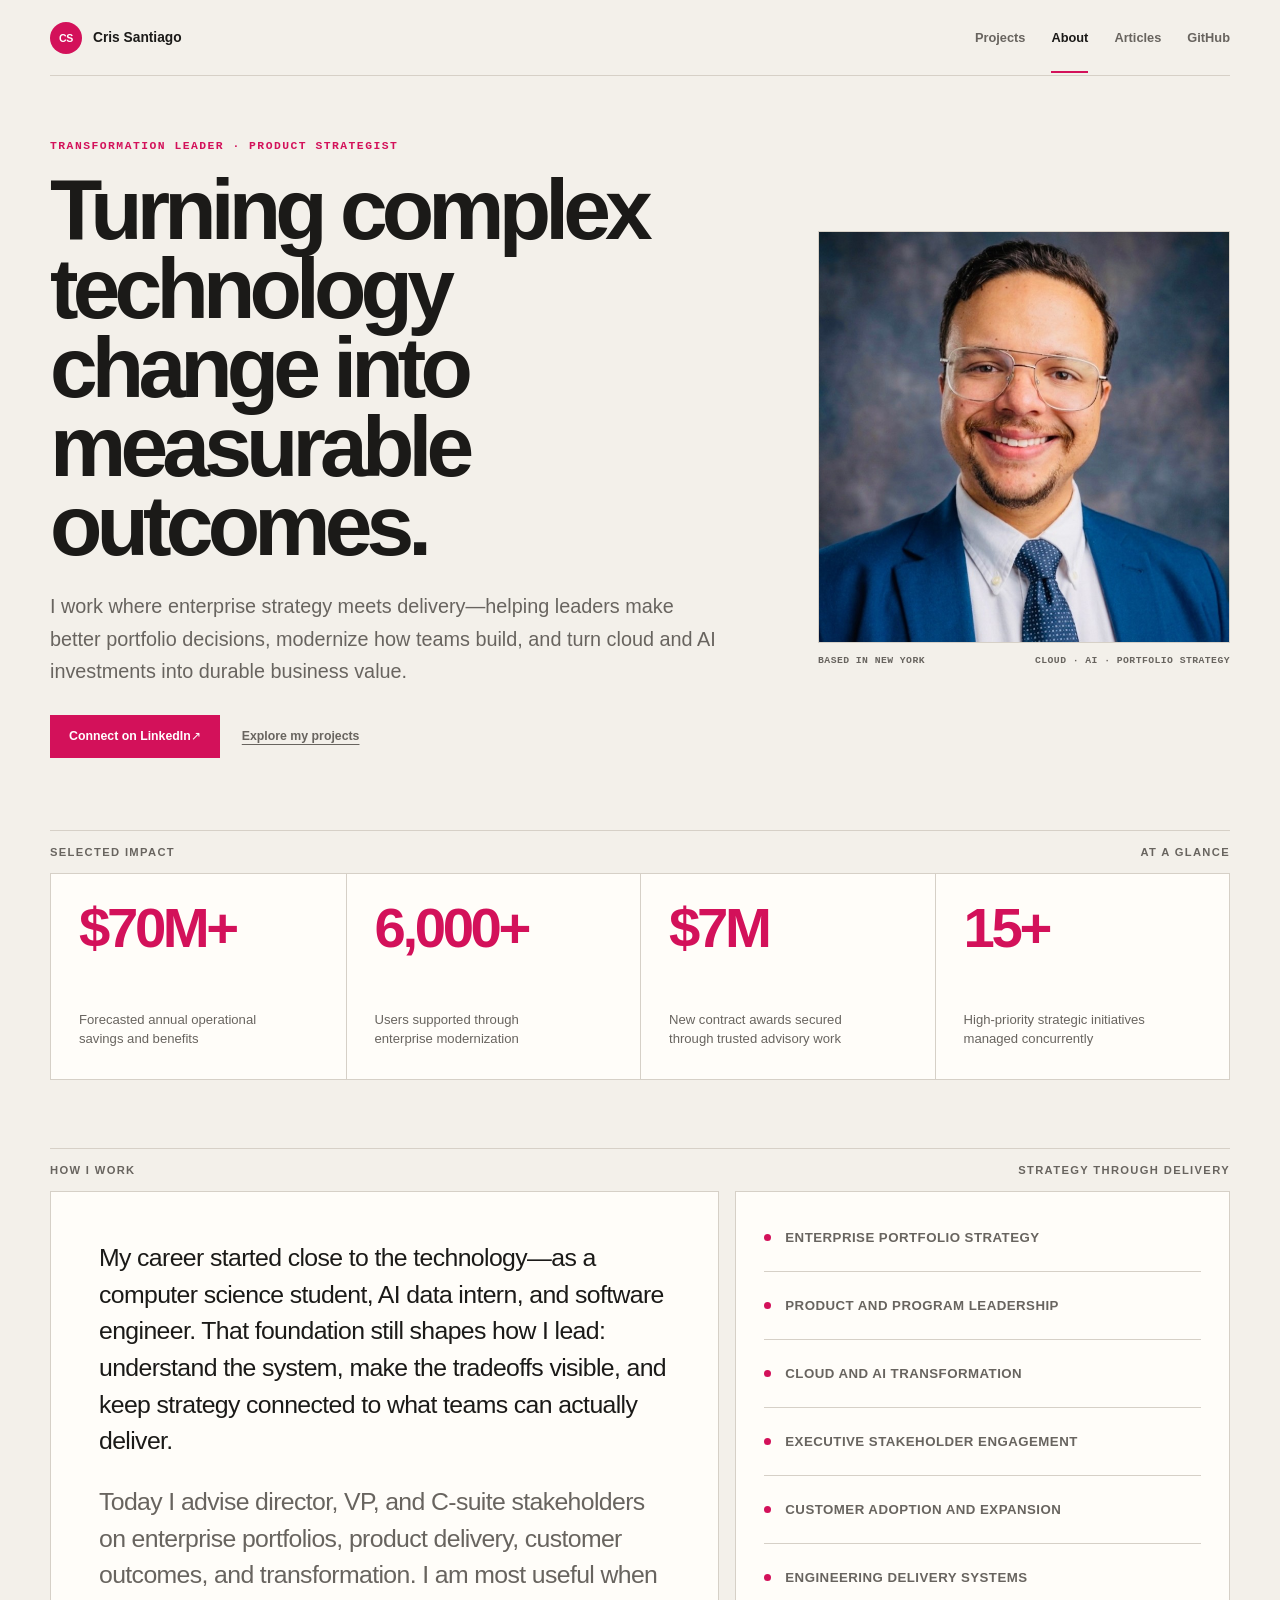
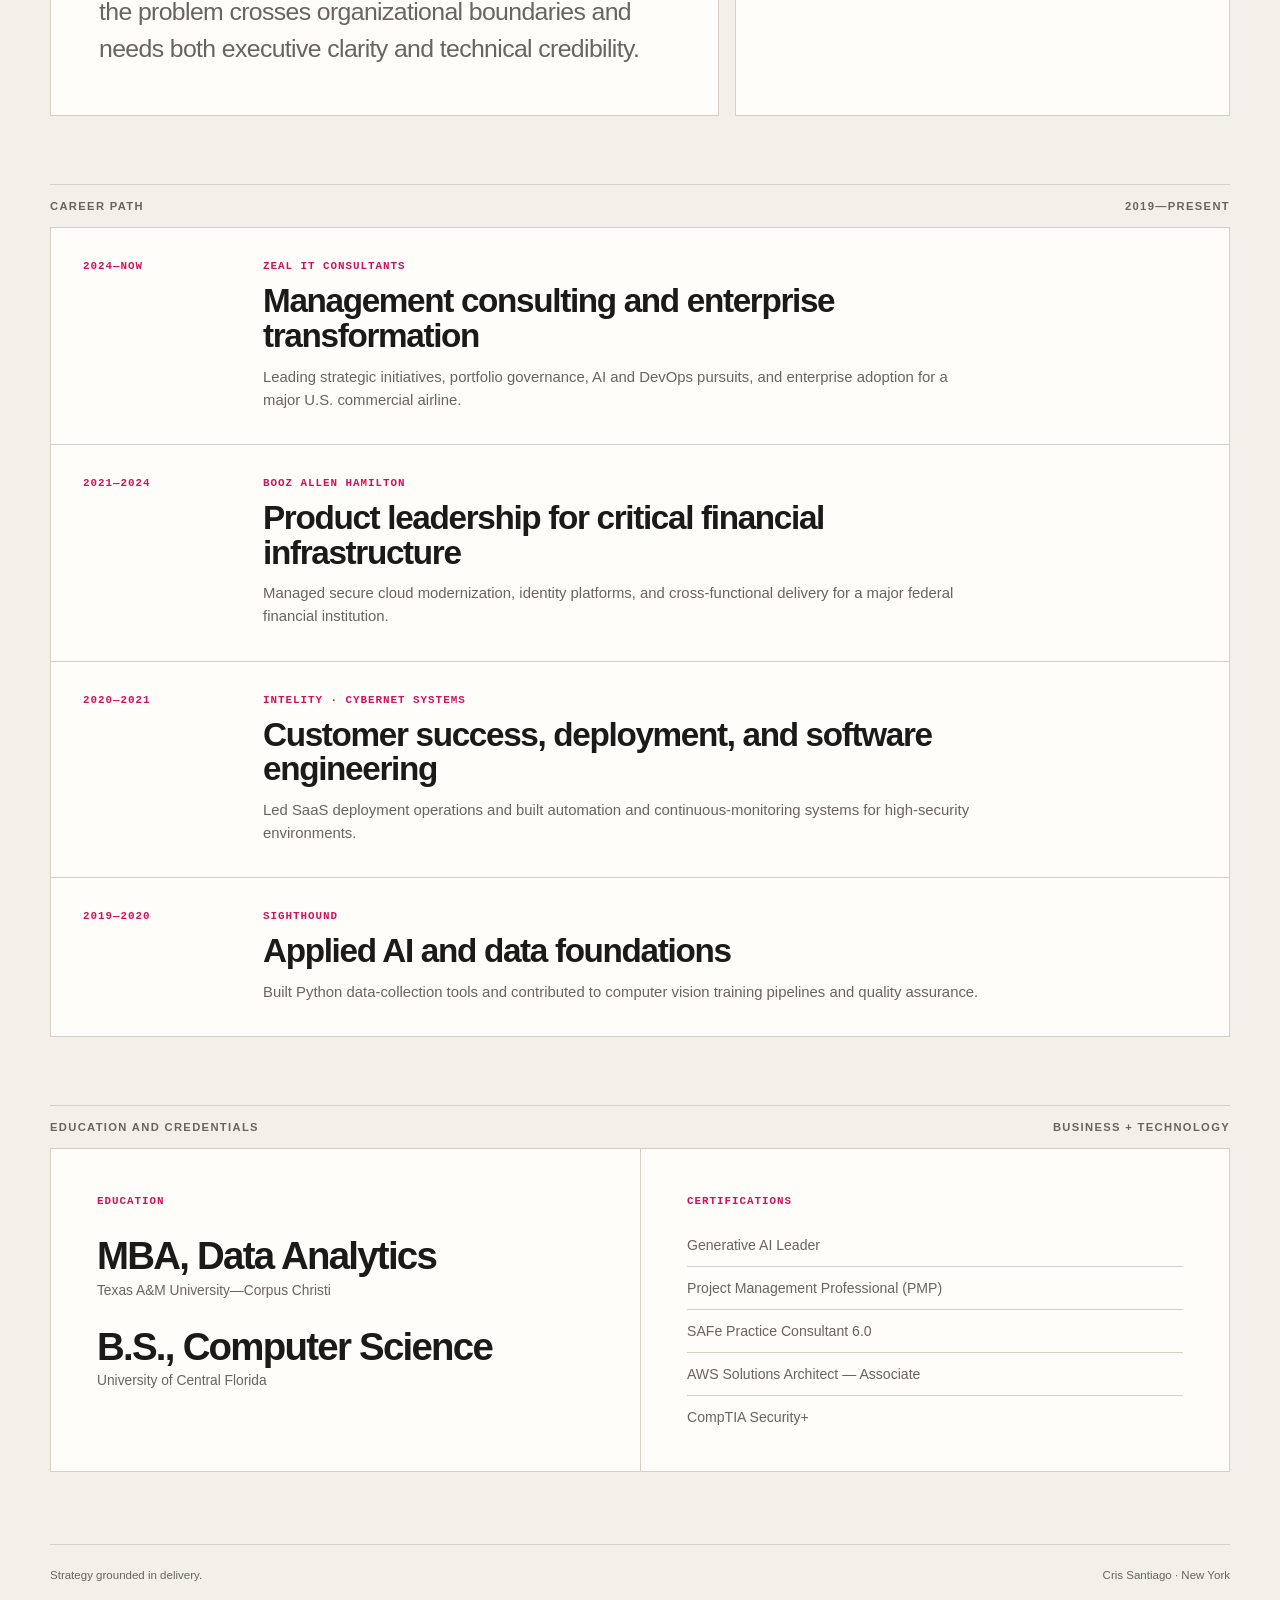
==== about.html @ 17b512bd "Add professional About page" ====
<!doctype html>
<html lang="en">
  <head>
    <meta charset="UTF-8" />
    <meta name="viewport" content="width=device-width, initial-scale=1.0" />
    <meta
      name="description"
      content="About Cris Santiago — transformation leader, product strategist, and builder working across enterprise portfolios, cloud, and AI."
    />
    <meta name="theme-color" content="#f3f0ea" />
    <meta property="og:type" content="profile" />
    <meta property="og:title" content="Cris Santiago — About" />
    <meta
      property="og:description"
      content="Transformation leadership, enterprise portfolio strategy, and practical technology delivery."
    />
    <meta property="og:url" content="https://santiagomode.github.io/about.html" />
    <meta
      property="og:image"
      content="https://santiagomode.github.io/assets/cris-santiago-headshot.jpg"
    />
    <link rel="canonical" href="https://santiagomode.github.io/about.html" />
    <title>Cris Santiago — About</title>
    <link rel="stylesheet" href="styles.css" />
  </head>
  <body>
    <a class="skip-link" href="#main-content">Skip to content</a>
    <header class="site-header">
      <a class="wordmark" href="/" aria-label="Cris Santiago, home">
        <span class="wordmark-mark" aria-hidden="true">CS</span>
        <span>Cris Santiago</span>
      </a>
      <nav aria-label="Primary navigation">
        <a class="nav-link" href="/">Projects</a>
        <a class="nav-link active" href="about.html" aria-current="page">
          About
        </a>
        <a class="nav-link" href="articles.html">Articles</a>
        <a
          class="nav-link"
          href="https://github.com/SantiaGoMode"
          target="_blank"
          rel="noreferrer"
        >
          GitHub
        </a>
      </nav>
    </header>

    <main class="about-main" id="main-content">
      <section class="about-hero" aria-labelledby="page-title">
        <div class="about-hero-copy">
          <p class="eyebrow">Transformation leader · product strategist</p>
          <h1 id="page-title">
            Turning complex technology change into measurable outcomes.
          </h1>
          <p class="about-lede">
            I work where enterprise strategy meets delivery—helping leaders
            make better portfolio decisions, modernize how teams build, and
            turn cloud and AI investments into durable business value.
          </p>
          <div class="about-actions">
            <a
              class="primary-action"
              href="https://www.linkedin.com/in/cristinosantiago"
              target="_blank"
              rel="noreferrer"
            >
              Connect on LinkedIn
              <span aria-hidden="true">↗</span>
            </a>
            <a class="text-action" href="/">Explore my projects</a>
          </div>
        </div>

        <figure class="about-portrait">
          <img
            src="assets/cris-santiago-headshot.jpg"
            alt="Professional headshot of Cris Santiago"
          />
          <figcaption>
            <span>Based in New York</span>
            <span>Cloud · AI · Portfolio strategy</span>
          </figcaption>
        </figure>
      </section>

      <section class="about-proof" aria-labelledby="impact-title">
        <div class="section-heading">
          <h2 id="impact-title">Selected impact</h2>
          <span>At a glance</span>
        </div>
        <div class="impact-grid">
          <article class="impact-item">
            <strong>$70M+</strong>
            <span>Forecasted annual operational savings and benefits</span>
          </article>
          <article class="impact-item">
            <strong>6,000+</strong>
            <span>Users supported through enterprise modernization</span>
          </article>
          <article class="impact-item">
            <strong>$7M</strong>
            <span>New contract awards secured through trusted advisory work</span>
          </article>
          <article class="impact-item">
            <strong>15+</strong>
            <span>High-priority strategic initiatives managed concurrently</span>
          </article>
        </div>
      </section>

      <section class="about-story" aria-labelledby="story-title">
        <div class="section-heading">
          <h2 id="story-title">How I work</h2>
          <span>Strategy through delivery</span>
        </div>
        <div class="about-story-grid">
          <div class="about-statement">
            <p>
              My career started close to the technology—as a computer science
              student, AI data intern, and software engineer. That foundation
              still shapes how I lead: understand the system, make the tradeoffs
              visible, and keep strategy connected to what teams can actually
              deliver.
            </p>
            <p>
              Today I advise director, VP, and C-suite stakeholders on
              enterprise portfolios, product delivery, customer outcomes, and
              transformation. I am most useful when the problem crosses
              organizational boundaries and needs both executive clarity and
              technical credibility.
            </p>
          </div>
          <div class="capability-list" aria-label="Core capabilities">
            <span>Enterprise portfolio strategy</span>
            <span>Product and program leadership</span>
            <span>Cloud and AI transformation</span>
            <span>Executive stakeholder engagement</span>
            <span>Customer adoption and expansion</span>
            <span>Engineering delivery systems</span>
          </div>
        </div>
      </section>

      <section class="career-section" aria-labelledby="career-title">
        <div class="section-heading">
          <h2 id="career-title">Career path</h2>
          <span>2019—Present</span>
        </div>
        <div class="career-list">
          <article class="career-item">
            <div class="career-date">2024—Now</div>
            <div>
              <p class="career-company">Zeal IT Consultants</p>
              <h3>Management consulting and enterprise transformation</h3>
              <p>
                Leading strategic initiatives, portfolio governance, AI and
                DevOps pursuits, and enterprise adoption for a major U.S.
                commercial airline.
              </p>
            </div>
          </article>
          <article class="career-item">
            <div class="career-date">2021—2024</div>
            <div>
              <p class="career-company">Booz Allen Hamilton</p>
              <h3>Product leadership for critical financial infrastructure</h3>
              <p>
                Managed secure cloud modernization, identity platforms, and
                cross-functional delivery for a major federal financial
                institution.
              </p>
            </div>
          </article>
          <article class="career-item">
            <div class="career-date">2020—2021</div>
            <div>
              <p class="career-company">INTELITY · Cybernet Systems</p>
              <h3>Customer success, deployment, and software engineering</h3>
              <p>
                Led SaaS deployment operations and built automation and
                continuous-monitoring systems for high-security environments.
              </p>
            </div>
          </article>
          <article class="career-item">
            <div class="career-date">2019—2020</div>
            <div>
              <p class="career-company">Sighthound</p>
              <h3>Applied AI and data foundations</h3>
              <p>
                Built Python data-collection tools and contributed to computer
                vision training pipelines and quality assurance.
              </p>
            </div>
          </article>
        </div>
      </section>

      <section class="credentials-section" aria-labelledby="credentials-title">
        <div class="section-heading">
          <h2 id="credentials-title">Education and credentials</h2>
          <span>Business + technology</span>
        </div>
        <div class="credentials-grid">
          <article>
            <p class="credential-kicker">Education</p>
            <h3>MBA, Data Analytics</h3>
            <p>Texas A&amp;M University—Corpus Christi</p>
            <h3>B.S., Computer Science</h3>
            <p>University of Central Florida</p>
          </article>
          <article>
            <p class="credential-kicker">Certifications</p>
            <ul>
              <li>Generative AI Leader</li>
              <li>Project Management Professional (PMP)</li>
              <li>SAFe Practice Consultant 6.0</li>
              <li>AWS Solutions Architect — Associate</li>
              <li>CompTIA Security+</li>
            </ul>
          </article>
        </div>
      </section>
    </main>

    <footer>
      <p>Strategy grounded in delivery.</p>
      <p>Cris Santiago <span aria-hidden="true">·</span> New York</p>
    </footer>
  </body>
</html>
---- styles.css ----
:root {
  color-scheme: light;
  --ink: #1b1a18;
  --muted: #68645f;
  --background: #f3f0ea;
  --surface: #fffdf9;
  --surface-muted: #e7e2da;
  --line: #d6d0c7;
  --accent: #d3115a;
  --accent-dark: #8f073b;
  --window: #1d1c1a;
  font-family:
    Inter, ui-sans-serif, -apple-system, BlinkMacSystemFont, "Segoe UI",
    sans-serif;
  font-synthesis: none;
  text-rendering: optimizeLegibility;
}

* {
  box-sizing: border-box;
}

html {
  scroll-behavior: smooth;
}

body {
  min-width: 320px;
  margin: 0;
  color: var(--ink);
  background: var(--background);
}

a {
  color: inherit;
}

a:focus-visible {
  outline: 2px solid var(--accent);
  outline-offset: 4px;
}

.skip-link {
  position: fixed;
  top: 12px;
  left: 12px;
  z-index: 20;
  padding: 10px 14px;
  color: #fff;
  background: var(--accent);
  font-size: 0.78rem;
  font-weight: 800;
  text-decoration: none;
  transform: translateY(-160%);
}

.skip-link:focus {
  transform: translateY(0);
}

.site-header,
main,
footer {
  width: min(1180px, calc(100% - 48px));
  margin-inline: auto;
}

.site-header {
  display: flex;
  align-items: center;
  justify-content: space-between;
  min-height: 76px;
  border-bottom: 1px solid var(--line);
}

.wordmark {
  display: inline-flex;
  gap: 11px;
  align-items: center;
  font-size: 0.86rem;
  font-weight: 700;
  text-decoration: none;
}

.wordmark-mark {
  display: grid;
  width: 32px;
  height: 32px;
  color: #fff;
  background: var(--accent);
  place-items: center;
  font-size: 0.66rem;
  font-weight: 850;
  letter-spacing: -0.04em;
  border-radius: 50%;
}

nav {
  display: flex;
  gap: 26px;
}

.nav-link {
  position: relative;
  color: var(--muted);
  font-size: 0.8rem;
  font-weight: 650;
  text-decoration: none;
}

.nav-link:hover,
.nav-link:focus-visible,
.nav-link.active {
  color: var(--ink);
}

.nav-link.active::after {
  position: absolute;
  right: 0;
  bottom: -28px;
  left: 0;
  height: 2px;
  content: "";
  background: var(--accent);
}

h1,
h2,
h3,
p {
  margin-top: 0;
}

.intro {
  display: grid;
  grid-template-columns: minmax(0, 1fr) minmax(280px, 380px);
  gap: clamp(40px, 7vw, 96px);
  align-items: center;
  padding: 64px 0 70px;
}

.intro-content {
  min-width: 0;
}

.eyebrow {
  margin: 0 0 18px;
  color: var(--accent);
  font-family: ui-monospace, SFMono-Regular, Menlo, monospace;
  font-size: 0.71rem;
  font-weight: 750;
  letter-spacing: 0.13em;
  text-transform: uppercase;
}

h1 {
  max-width: 770px;
  margin-bottom: 24px;
  font-size: clamp(3.2rem, 7.2vw, 6.35rem);
  font-weight: 650;
  line-height: 0.92;
  letter-spacing: -0.068em;
}

.intro-copy {
  max-width: 610px;
  margin: 0;
  color: var(--muted);
  font-size: clamp(1rem, 1.6vw, 1.17rem);
  line-height: 1.58;
}

.profile-portrait {
  position: relative;
  overflow: hidden;
  aspect-ratio: 4 / 5;
  background: var(--surface-muted);
  border: 1px solid var(--line);
  border-radius: 2px;
}

.profile-portrait::after {
  position: absolute;
  right: 14px;
  bottom: 14px;
  width: 42px;
  height: 42px;
  content: "";
  border-right: 2px solid #fff;
  border-bottom: 2px solid #fff;
}

.profile-portrait img {
  display: block;
  width: 100%;
  height: 100%;
  object-fit: cover;
  object-position: 50% 35%;
}

.projects,
.early-projects {
  padding-bottom: 72px;
}

.section-heading {
  display: flex;
  align-items: baseline;
  justify-content: space-between;
  padding: 15px 0;
  border-top: 1px solid var(--line);
}

.section-heading h2,
.section-heading span {
  margin: 0;
  color: var(--muted);
  font-size: 0.7rem;
  font-weight: 750;
  letter-spacing: 0.12em;
  text-transform: uppercase;
}

.project-card {
  display: grid;
  grid-template-columns: minmax(0, 0.9fr) minmax(410px, 1.1fr);
  min-height: 500px;
  overflow: hidden;
  background: var(--surface);
  border: 1px solid var(--line);
}

.project-card + .project-card {
  margin-top: 16px;
}

.project-copy {
  display: flex;
  flex-direction: column;
  justify-content: space-between;
  padding: clamp(28px, 3.5vw, 42px);
}

.project-meta {
  display: flex;
  gap: 20px;
  color: var(--muted);
  font-size: 0.69rem;
  font-weight: 700;
  letter-spacing: 0.065em;
  text-transform: uppercase;
}

.status {
  color: var(--ink);
}

.status i {
  display: inline-block;
  width: 7px;
  height: 7px;
  margin-right: 8px;
  background: var(--accent);
  border-radius: 50%;
}

.project-copy h3 {
  max-width: 590px;
  margin: 42px 0 20px;
  font-size: clamp(3rem, 5vw, 4.65rem);
  font-weight: 650;
  line-height: 0.94;
  letter-spacing: -0.06em;
}

.project-card--classifier h3,
.project-card--freshbooks h3 {
  font-size: clamp(2.7rem, 4.5vw, 4.05rem);
}

.project-summary {
  max-width: 510px;
  margin-bottom: 0;
  color: var(--muted);
  font-size: 0.98rem;
  line-height: 1.58;
}

.project-tags {
  display: flex;
  flex-wrap: wrap;
  gap: 7px;
  margin: 24px 0 0;
  padding: 0;
  list-style: none;
}

.project-tags li {
  padding: 7px 10px;
  color: #4e4b46;
  background: #f1ede6;
  border: 1px solid var(--line);
  font-size: 0.68rem;
  font-weight: 700;
  letter-spacing: 0.055em;
  text-transform: uppercase;
}

.project-actions,
.paper-actions {
  display: flex;
  flex-wrap: wrap;
  gap: 10px 22px;
  align-items: center;
  margin-top: 26px;
}

.primary-action,
.paper-primary {
  display: inline-flex;
  align-items: center;
  justify-content: center;
  min-height: 43px;
  padding: 0 18px;
  color: #fff;
  background: var(--accent);
  border: 1px solid var(--accent);
  font-size: 0.77rem;
  font-weight: 800;
  text-decoration: none;
}

.primary-action:hover,
.paper-primary:hover {
  background: var(--accent-dark);
  border-color: var(--accent-dark);
}

.text-action {
  color: var(--muted);
  font-size: 0.77rem;
  font-weight: 750;
  text-underline-offset: 4px;
}

.text-action:hover {
  color: var(--ink);
}

.project-visual {
  display: flex;
  min-width: 0;
  flex-direction: column;
  justify-content: center;
  padding: clamp(20px, 3vw, 32px);
  background: var(--surface-muted);
  border-left: 1px solid var(--line);
}

.window {
  overflow: hidden;
  width: 100%;
  background: var(--window);
  border: 1px solid #353331;
  border-radius: 10px;
  box-shadow: 0 22px 50px rgba(28, 25, 21, 0.18);
}

.window-bar {
  display: flex;
  gap: 12px;
  align-items: center;
  height: 39px;
  padding: 0 13px;
  color: #b7b1a8;
  border-bottom: 1px solid #353331;
  font-size: 0.65rem;
  font-weight: 650;
}

.window-dots {
  position: relative;
  width: 7px;
  height: 7px;
  margin-right: 23px;
  background: #ff655c;
  border-radius: 50%;
}

.window-dots::before,
.window-dots::after {
  position: absolute;
  top: 0;
  width: 7px;
  height: 7px;
  content: "";
  border-radius: 50%;
}

.window-dots::before {
  left: 11px;
  background: #f4bd4f;
}

.window-dots::after {
  left: 22px;
  background: #61c454;
}

.project-screenshot {
  display: block;
  width: 100%;
  aspect-ratio: 16 / 9;
  object-fit: cover;
  object-position: top center;
  background: #fff;
}

.visual-label {
  display: flex;
  justify-content: space-between;
  margin-top: 13px;
  color: #625e58;
  font-family: ui-monospace, SFMono-Regular, Menlo, monospace;
  font-size: 0.63rem;
  font-weight: 650;
  letter-spacing: 0.045em;
  text-transform: uppercase;
}

footer {
  display: flex;
  justify-content: space-between;
  padding: 24px 0 34px;
  color: var(--muted);
  border-top: 1px solid var(--line);
  font-size: 0.72rem;
}

/* Articles */

.articles-main {
  padding-bottom: 72px;
}

.articles-intro {
  max-width: 900px;
  padding: 64px 0 56px;
}

.articles-intro h1 {
  max-width: 860px;
}

.writing-section {
  padding-bottom: 70px;
}

.article-grid {
  display: grid;
  grid-template-columns: repeat(2, minmax(0, 1fr));
  gap: 14px;
}

.article-embed-shell {
  min-width: 0;
}

.article-card {
  display: flex;
  height: 100%;
  min-height: 280px;
  flex-direction: column;
  padding: 28px;
  background: var(--surface);
  border: 1px solid var(--line);
  text-decoration: none;
  transition:
    border-color 160ms ease,
    transform 160ms ease,
    box-shadow 160ms ease;
}

.article-card:hover {
  border-color: #b5aca0;
  box-shadow: 0 12px 28px rgba(28, 25, 21, 0.07);
  transform: translateY(-2px);
}

.article-meta {
  display: flex;
  justify-content: space-between;
  margin-bottom: 40px;
  color: var(--muted);
  font-size: 0.67rem;
  font-weight: 750;
  letter-spacing: 0.1em;
  text-transform: uppercase;
}

.article-number {
  color: var(--accent);
}

.article-card h2 {
  max-width: 560px;
  margin-bottom: 14px;
  font-size: clamp(1.65rem, 3vw, 2.35rem);
  font-weight: 650;
  line-height: 1.04;
  letter-spacing: -0.045em;
}

.article-card p {
  max-width: 580px;
  margin-bottom: 24px;
  color: var(--muted);
  font-size: 0.92rem;
  line-height: 1.55;
}

.article-link {
  margin-top: auto;
  color: var(--accent);
  font-size: 0.75rem;
  font-weight: 800;
  text-decoration: underline;
  text-underline-offset: 4px;
}

.paper-section {
  padding-bottom: 0;
}

.paper-card {
  overflow: hidden;
  background: var(--surface);
  border: 1px solid var(--line);
}

.paper-copy {
  max-width: 850px;
  padding: clamp(28px, 3.5vw, 42px);
}

.paper-kicker {
  margin-bottom: 18px;
  color: var(--accent);
  font-family: ui-monospace, SFMono-Regular, Menlo, monospace;
  font-size: 0.69rem;
  font-weight: 750;
  letter-spacing: 0.12em;
  text-transform: uppercase;
}

.paper-copy h2 {
  margin-bottom: 17px;
  font-size: clamp(2rem, 4vw, 3.5rem);
  font-weight: 650;
  line-height: 0.98;
  letter-spacing: -0.055em;
}

.paper-authors {
  margin-bottom: 20px;
  color: var(--ink);
  font-size: 0.75rem;
  font-weight: 750;
}

.paper-summary {
  margin-bottom: 0;
  color: var(--muted);
  font-size: 0.93rem;
  line-height: 1.58;
}

/* About */

.about-main {
  padding-bottom: 72px;
}

.about-hero {
  display: grid;
  grid-template-columns: minmax(0, 1.12fr) minmax(320px, 0.68fr);
  gap: clamp(42px, 7vw, 96px);
  align-items: center;
  padding: 64px 0 72px;
}

.about-hero h1 {
  max-width: 790px;
  margin-bottom: 26px;
  font-size: clamp(3.4rem, 6.7vw, 6rem);
}

.about-lede {
  max-width: 670px;
  margin-bottom: 0;
  color: var(--muted);
  font-size: clamp(1.05rem, 1.7vw, 1.24rem);
  line-height: 1.62;
}

.about-actions {
  display: flex;
  flex-wrap: wrap;
  gap: 12px 22px;
  align-items: center;
  margin-top: 28px;
}

.about-portrait {
  margin: 0;
}

.about-portrait img {
  display: block;
  width: 100%;
  aspect-ratio: 1 / 1;
  object-fit: cover;
  background: var(--surface-muted);
  border: 1px solid var(--line);
}

.about-portrait figcaption {
  display: flex;
  justify-content: space-between;
  gap: 16px;
  padding-top: 12px;
  color: var(--muted);
  font-family: ui-monospace, SFMono-Regular, Menlo, monospace;
  font-size: 0.61rem;
  font-weight: 700;
  letter-spacing: 0.045em;
  text-transform: uppercase;
}

.about-proof,
.about-story,
.career-section {
  padding-bottom: 68px;
}

.impact-grid {
  display: grid;
  grid-template-columns: repeat(4, 1fr);
  background: var(--surface);
  border: 1px solid var(--line);
}

.impact-item {
  min-height: 205px;
  padding: 28px;
}

.impact-item + .impact-item {
  border-left: 1px solid var(--line);
}

.impact-item strong {
  display: block;
  margin-bottom: 56px;
  color: var(--accent);
  font-size: clamp(2.4rem, 4.4vw, 4rem);
  font-weight: 650;
  line-height: 0.92;
  letter-spacing: -0.06em;
}

.impact-item span {
  display: block;
  max-width: 190px;
  color: var(--muted);
  font-size: 0.82rem;
  line-height: 1.45;
}

.about-story-grid {
  display: grid;
  grid-template-columns: minmax(0, 1.15fr) minmax(340px, 0.85fr);
  gap: 16px;
}

.about-statement,
.capability-list {
  background: var(--surface);
  border: 1px solid var(--line);
}

.about-statement {
  padding: clamp(28px, 4vw, 48px);
}

.about-statement p {
  margin-bottom: 24px;
  font-size: clamp(1.18rem, 2.1vw, 1.55rem);
  line-height: 1.48;
  letter-spacing: -0.025em;
}

.about-statement p:last-child {
  margin-bottom: 0;
  color: var(--muted);
}

.capability-list {
  display: flex;
  flex-direction: column;
  padding: 12px 28px;
}

.capability-list span {
  display: flex;
  min-height: 68px;
  align-items: center;
  color: var(--muted);
  border-bottom: 1px solid var(--line);
  font-size: 0.83rem;
  font-weight: 750;
  letter-spacing: 0.035em;
  text-transform: uppercase;
}

.capability-list span::before {
  width: 7px;
  height: 7px;
  margin-right: 14px;
  content: "";
  background: var(--accent);
  border-radius: 50%;
}

.capability-list span:last-child {
  border-bottom: 0;
}

.career-list {
  background: var(--surface);
  border: 1px solid var(--line);
}

.career-item {
  display: grid;
  grid-template-columns: 150px minmax(0, 1fr);
  gap: 30px;
  padding: 32px;
}

.career-item + .career-item {
  border-top: 1px solid var(--line);
}

.career-date,
.career-company,
.credential-kicker {
  color: var(--accent);
  font-family: ui-monospace, SFMono-Regular, Menlo, monospace;
  font-size: 0.68rem;
  font-weight: 750;
  letter-spacing: 0.09em;
  text-transform: uppercase;
}

.career-company {
  margin-bottom: 12px;
}

.career-item h3 {
  max-width: 700px;
  margin-bottom: 12px;
  font-size: clamp(1.5rem, 2.6vw, 2.25rem);
  font-weight: 650;
  line-height: 1.04;
  letter-spacing: -0.04em;
}

.career-item p:last-child {
  max-width: 720px;
  margin-bottom: 0;
  color: var(--muted);
  font-size: 0.93rem;
  line-height: 1.56;
}

.credentials-grid {
  display: grid;
  grid-template-columns: repeat(2, 1fr);
  background: var(--surface);
  border: 1px solid var(--line);
}

.credentials-grid article {
  padding: clamp(28px, 4vw, 46px);
}

.credentials-grid article + article {
  border-left: 1px solid var(--line);
}

.credential-kicker {
  margin-bottom: 30px;
}

.credentials-grid h3 {
  margin-bottom: 7px;
  font-size: clamp(1.6rem, 3vw, 2.4rem);
  font-weight: 650;
  line-height: 1;
  letter-spacing: -0.045em;
}

.credentials-grid h3:not(:first-of-type) {
  margin-top: 30px;
}

.credentials-grid p:not(.credential-kicker) {
  margin-bottom: 0;
  color: var(--muted);
  font-size: 0.86rem;
}

.credentials-grid ul {
  display: grid;
  gap: 13px;
  margin: 0;
  padding: 0;
  color: var(--muted);
  list-style: none;
}

.credentials-grid li {
  padding-bottom: 13px;
  border-bottom: 1px solid var(--line);
  font-size: 0.88rem;
}

.credentials-grid li:last-child {
  padding-bottom: 0;
  border-bottom: 0;
}

@media (max-width: 900px) {
  .intro {
    grid-template-columns: minmax(0, 1fr) minmax(230px, 300px);
    gap: 36px;
  }

  .project-card {
    grid-template-columns: 1fr;
  }

  .project-copy h3 {
    margin-top: 34px;
  }

  .project-visual {
    border-top: 1px solid var(--line);
    border-left: 0;
  }

  .about-hero {
    grid-template-columns: minmax(0, 1fr) minmax(260px, 0.55fr);
    gap: 36px;
  }

  .impact-grid {
    grid-template-columns: repeat(2, 1fr);
  }

  .impact-item:nth-child(3) {
    border-left: 0;
  }

  .impact-item:nth-child(n + 3) {
    border-top: 1px solid var(--line);
  }

  .about-story-grid {
    grid-template-columns: 1fr;
  }
}

@media (max-width: 680px) {
  .site-header,
  main,
  footer {
    width: min(100% - 28px, 1180px);
  }

  .site-header {
    min-height: 68px;
  }

  .wordmark span:last-child {
    display: none;
  }

  nav {
    gap: 13px;
  }

  .nav-link {
    font-size: 0.7rem;
  }

  .nav-link.active::after {
    bottom: -25px;
  }

  .intro {
    grid-template-columns: 1fr;
    gap: 30px;
    padding: 44px 0 52px;
  }

  h1 {
    font-size: clamp(3.2rem, 16vw, 5rem);
  }

  .profile-portrait {
    width: min(100%, 380px);
    aspect-ratio: 1 / 1;
  }

  .projects,
  .early-projects {
    padding-bottom: 52px;
  }

  .section-heading {
    padding: 13px 0;
  }

  .project-copy {
    padding: 26px 22px 28px;
  }

  .project-copy h3,
  .project-card--classifier h3 {
    margin-top: 30px;
    font-size: clamp(2.65rem, 13vw, 4rem);
  }

  .project-visual {
    padding: 16px;
  }

  .visual-label span:last-child {
    display: none;
  }

  footer {
    gap: 18px;
    padding: 20px 0 28px;
  }

  .articles-main {
    padding-bottom: 52px;
  }

  .articles-intro {
    padding: 44px 0 40px;
  }

  .writing-section {
    padding-bottom: 52px;
  }

  .article-grid {
    grid-template-columns: 1fr;
  }

  .article-card {
    min-height: 0;
    padding: 22px;
  }

  .article-meta {
    margin-bottom: 30px;
  }

  .paper-copy {
    padding: 26px 22px 30px;
  }

  .about-main {
    padding-bottom: 52px;
  }

  .about-hero {
    grid-template-columns: 1fr;
    gap: 32px;
    padding: 44px 0 52px;
  }

  .about-hero h1 {
    font-size: clamp(3rem, 15vw, 4.8rem);
  }

  .about-portrait {
    width: min(100%, 420px);
  }

  .about-portrait figcaption {
    flex-direction: column;
    gap: 6px;
  }

  .about-proof,
  .about-story,
  .career-section {
    padding-bottom: 52px;
  }

  .impact-item {
    min-height: 180px;
    padding: 22px;
  }

  .impact-item strong {
    margin-bottom: 42px;
  }

  .about-statement {
    padding: 26px 22px;
  }

  .capability-list {
    padding-inline: 22px;
  }

  .career-item {
    grid-template-columns: 1fr;
    gap: 16px;
    padding: 26px 22px;
  }

  .credentials-grid {
    grid-template-columns: 1fr;
  }

  .credentials-grid article + article {
    border-top: 1px solid var(--line);
    border-left: 0;
  }

}

@media (prefers-reduced-motion: reduce) {
  html {
    scroll-behavior: auto;
  }

  .article-card {
    transition: none;
  }
}
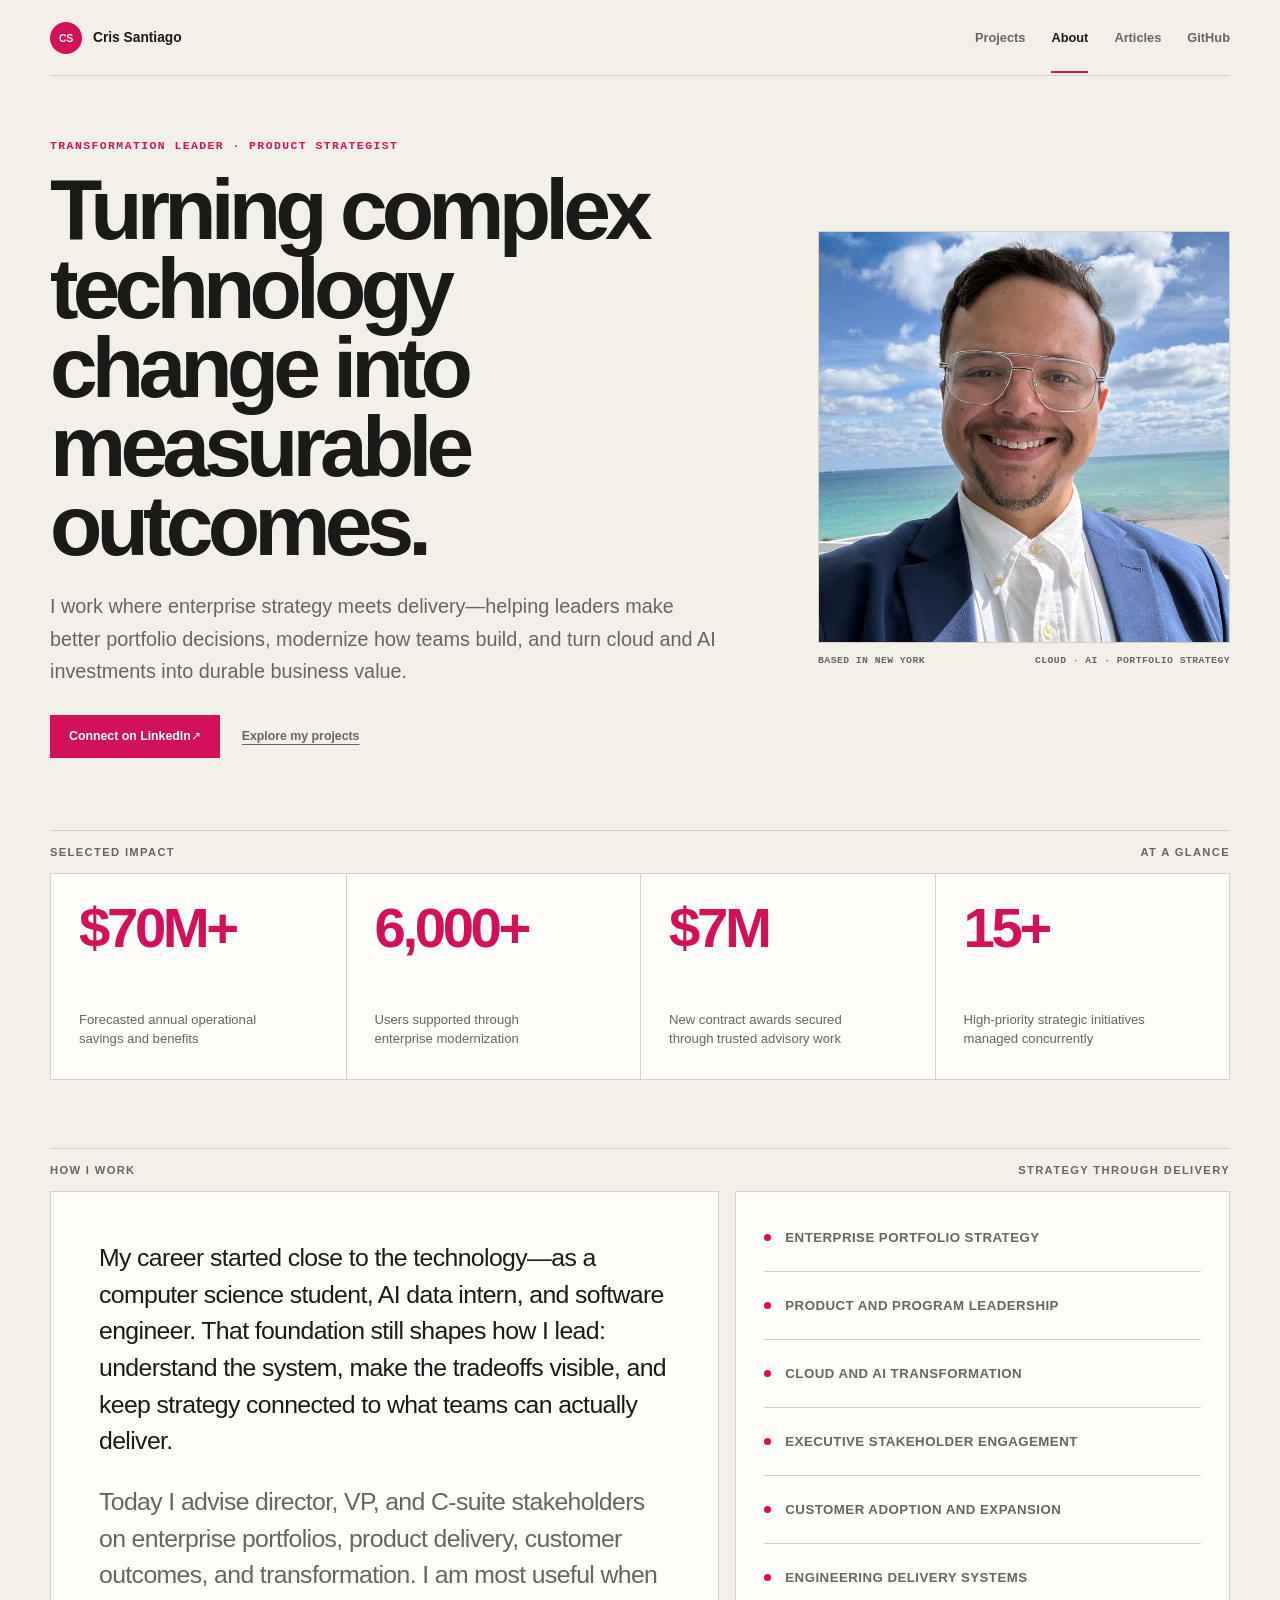
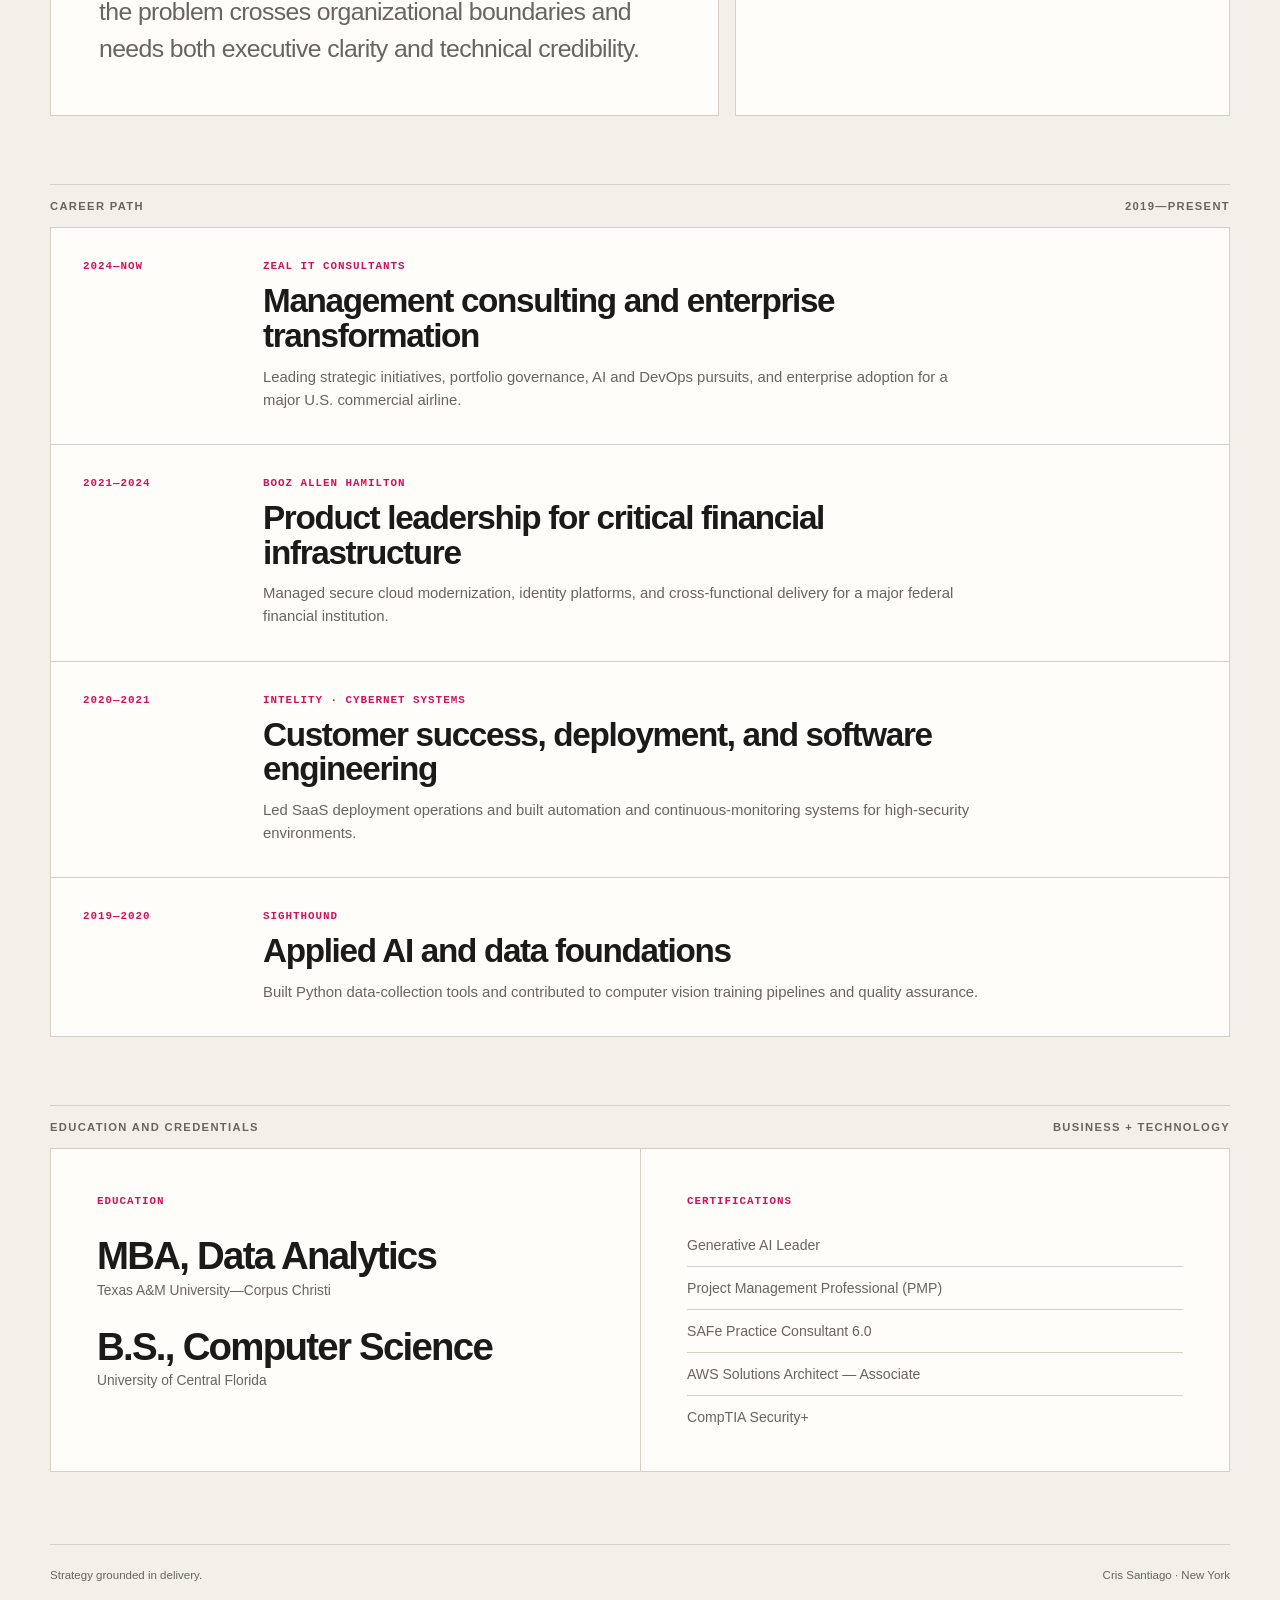
==== commit 2c1f4035: "Add Cloudflare Web Analytics" ====
--- a/about.html
+++ b/about.html
@@ -229,5 +229,12 @@
       <p>Strategy grounded in delivery.</p>
       <p>Cris Santiago <span aria-hidden="true">·</span> New York</p>
     </footer>
+    <!-- Cloudflare Web Analytics -->
+    <script
+      type="module"
+      src="https://static.cloudflareinsights.com/beacon.min.js"
+      data-cf-beacon='{"token":"d3830e4d06fd469db3366392c664d3b0"}'>
+    </script>
+    <!-- End Cloudflare Web Analytics -->
   </body>
 </html>
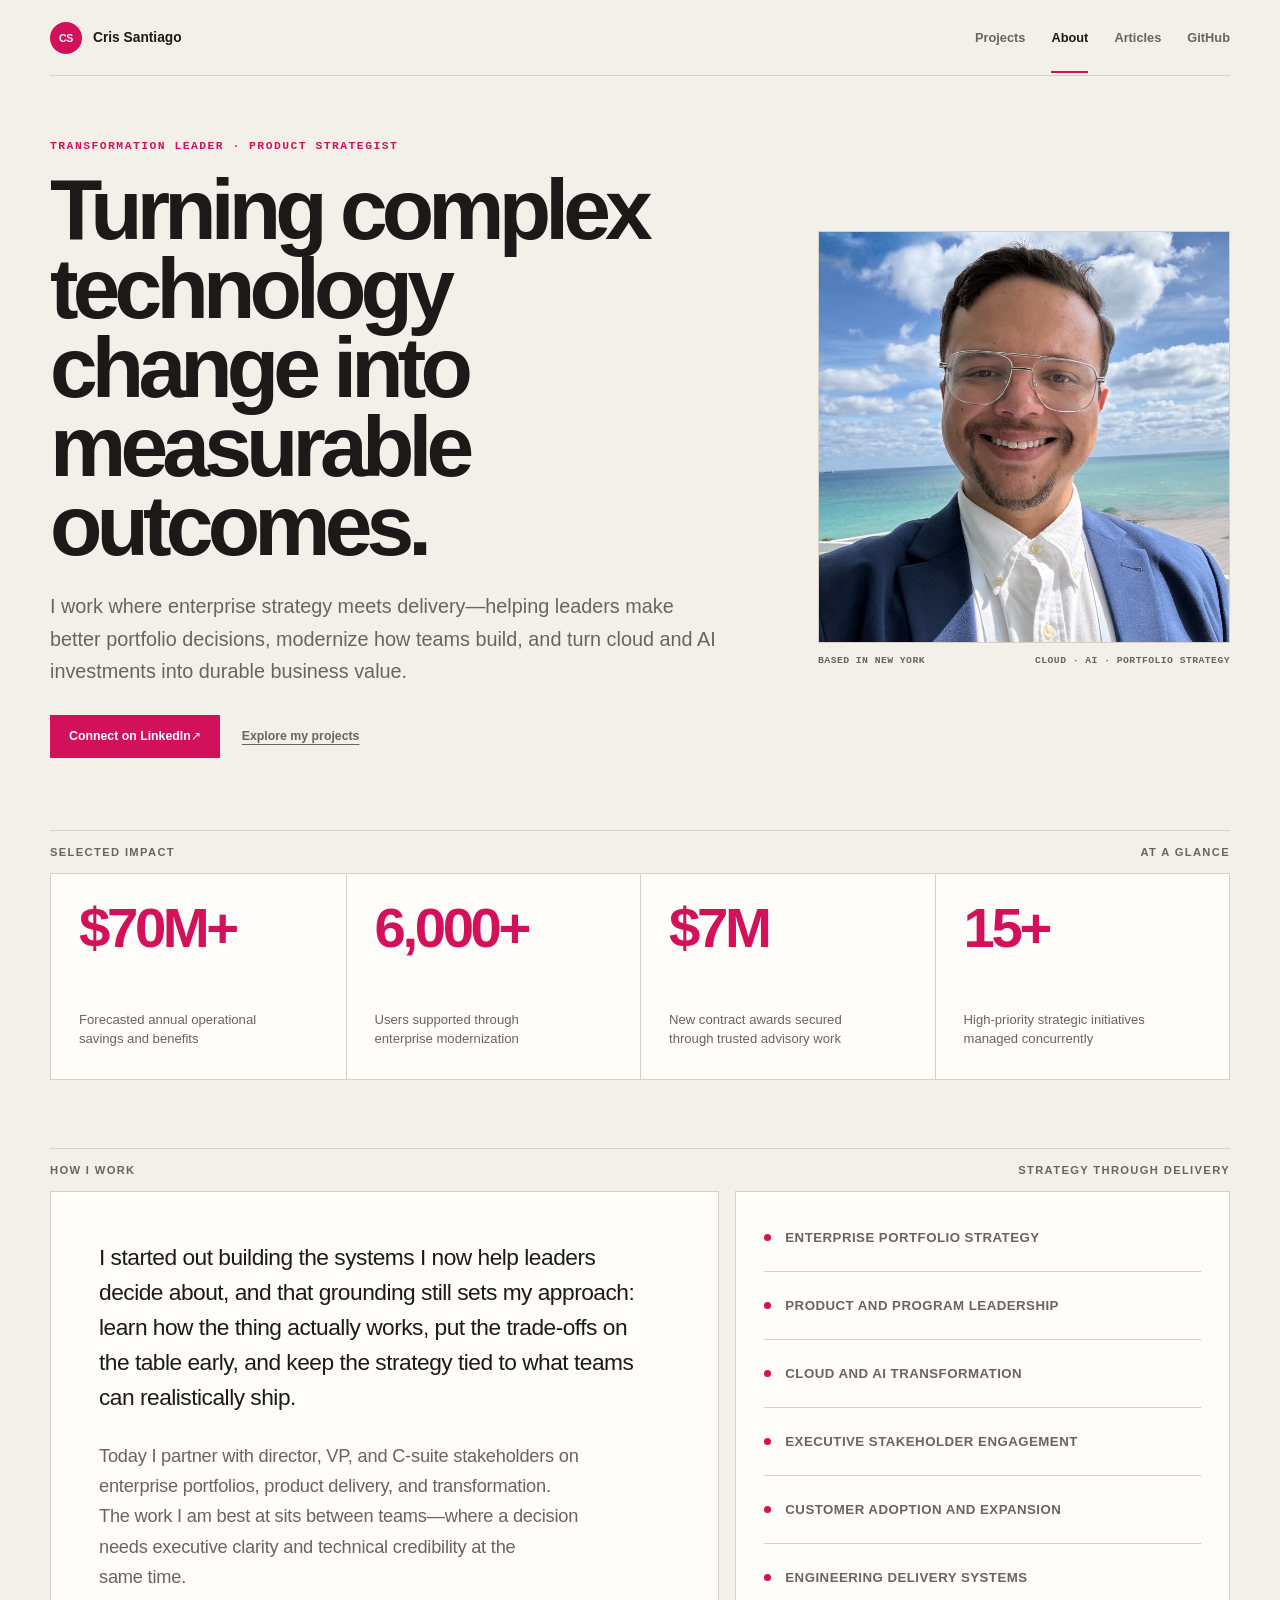
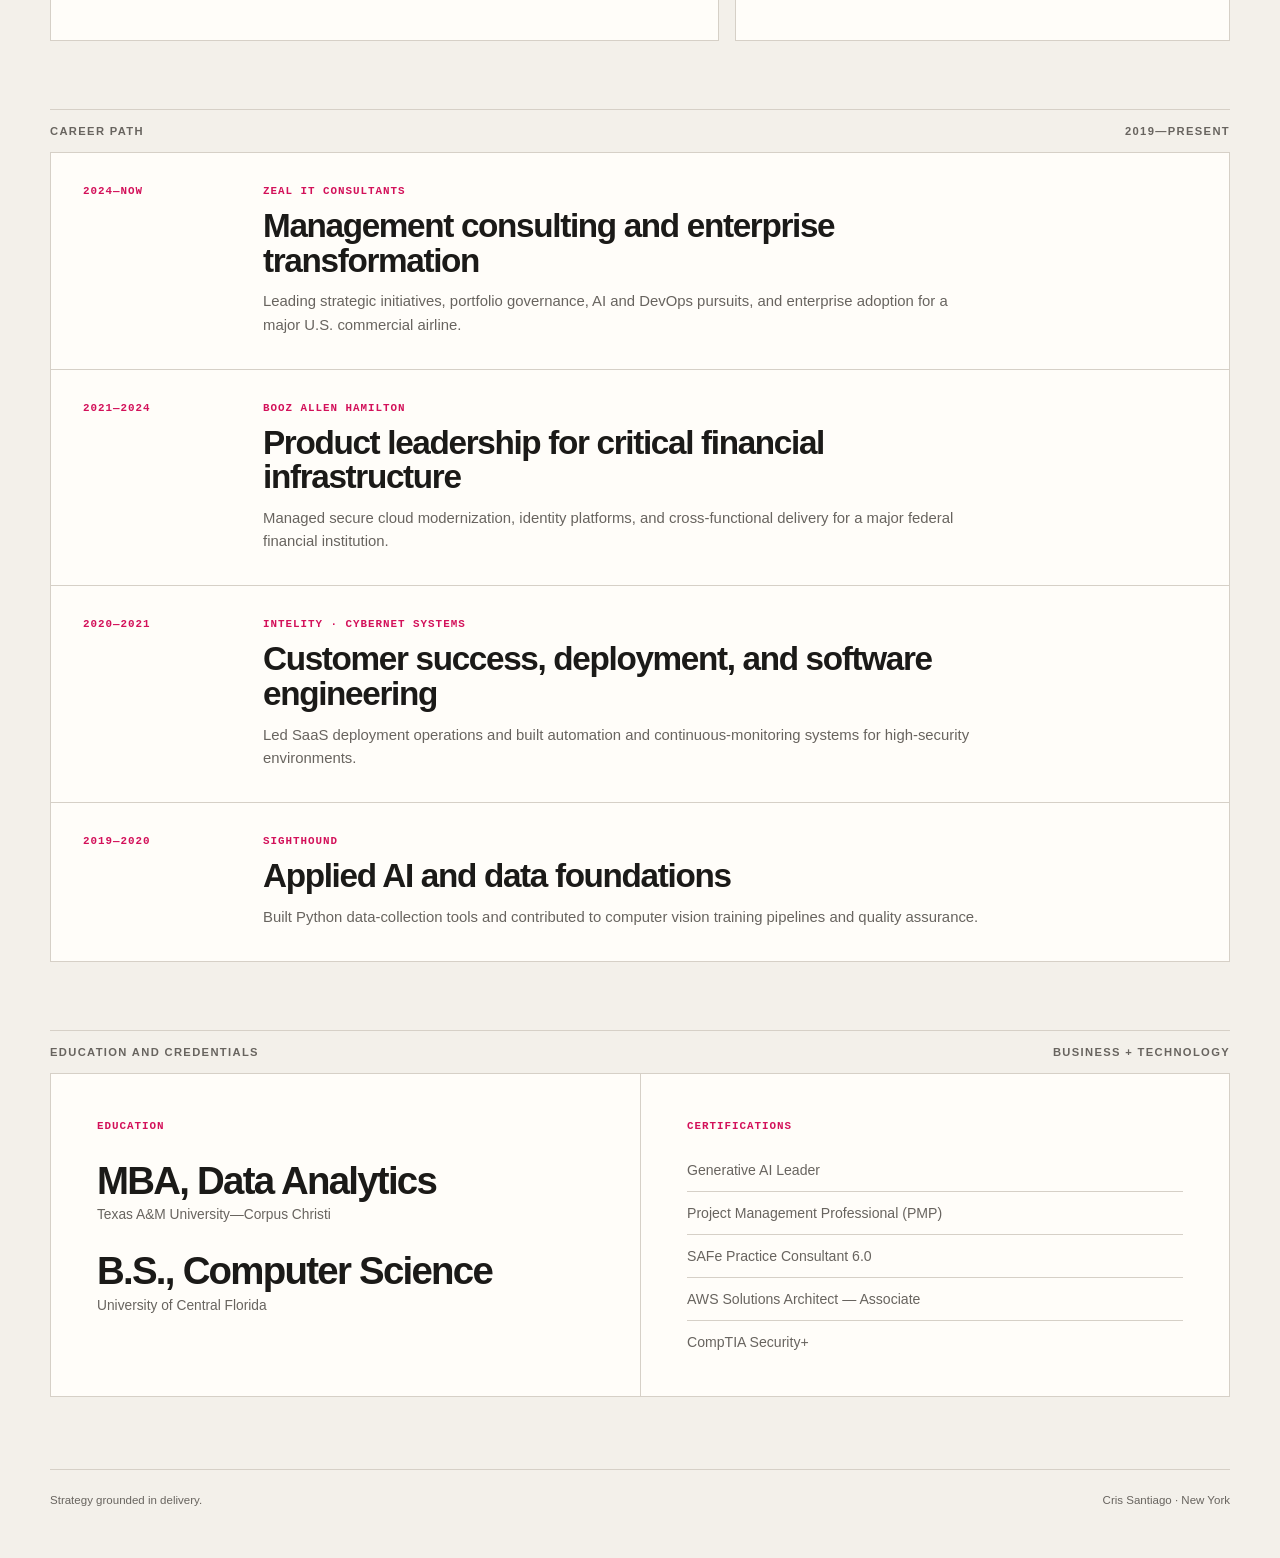
==== commit 5ea43ee1: "Add two articles, refine About copy, fix Upskill card image - Replace the Upskill screenshot with th" ====
--- a/about.html
+++ b/about.html
@@ -118,18 +118,16 @@
         <div class="about-story-grid">
           <div class="about-statement">
             <p>
-              My career started close to the technology—as a computer science
-              student, AI data intern, and software engineer. That foundation
-              still shapes how I lead: understand the system, make the tradeoffs
-              visible, and keep strategy connected to what teams can actually
-              deliver.
+              I started out building the systems I now help leaders decide
+              about, and that grounding still sets my approach: learn how the
+              thing actually works, put the trade-offs on the table early, and
+              keep the strategy tied to what teams can realistically ship.
             </p>
             <p>
-              Today I advise director, VP, and C-suite stakeholders on
-              enterprise portfolios, product delivery, customer outcomes, and
-              transformation. I am most useful when the problem crosses
-              organizational boundaries and needs both executive clarity and
-              technical credibility.
+              Today I partner with director, VP, and C-suite stakeholders on
+              enterprise portfolios, product delivery, and transformation. The
+              work I am best at sits between teams—where a decision needs
+              executive clarity and technical credibility at the same time.
             </p>
           </div>
           <div class="capability-list" aria-label="Core capabilities">
--- a/styles.css
+++ b/styles.css
@@ -273,6 +273,8 @@
   letter-spacing: -0.06em;
 }
 
+.project-card--upskill h3,
+.project-card--skills h3,
 .project-card--classifier h3,
 .project-card--freshbooks h3 {
   font-size: clamp(2.7rem, 4.5vw, 4.05rem);
@@ -466,6 +468,10 @@
   min-width: 0;
 }
 
+.article-embed-shell--wide {
+  grid-column: 1 / -1;
+}
+
 .article-card {
   display: flex;
   height: 100%;
@@ -690,19 +696,28 @@
 }
 
 .about-statement {
+  display: flex;
+  flex-direction: column;
+  justify-content: center;
+  gap: 26px;
   padding: clamp(28px, 4vw, 48px);
 }
 
 .about-statement p {
-  margin-bottom: 24px;
-  font-size: clamp(1.18rem, 2.1vw, 1.55rem);
-  line-height: 1.48;
-  letter-spacing: -0.025em;
+  max-width: 44ch;
+  margin: 0;
+  font-size: clamp(1.14rem, 1.9vw, 1.42rem);
+  line-height: 1.54;
+  letter-spacing: -0.022em;
+  text-wrap: pretty;
 }
 
 .about-statement p:last-child {
-  margin-bottom: 0;
-  color: var(--muted);
+  max-width: 48ch;
+  color: var(--muted);
+  font-size: clamp(1rem, 1.5vw, 1.14rem);
+  line-height: 1.66;
+  letter-spacing: -0.012em;
 }
 
 .capability-list {
@@ -938,6 +953,7 @@
   }
 
   .project-copy h3,
+  .project-card--upskill h3,
   .project-card--classifier h3 {
     margin-top: 30px;
     font-size: clamp(2.65rem, 13vw, 4rem);
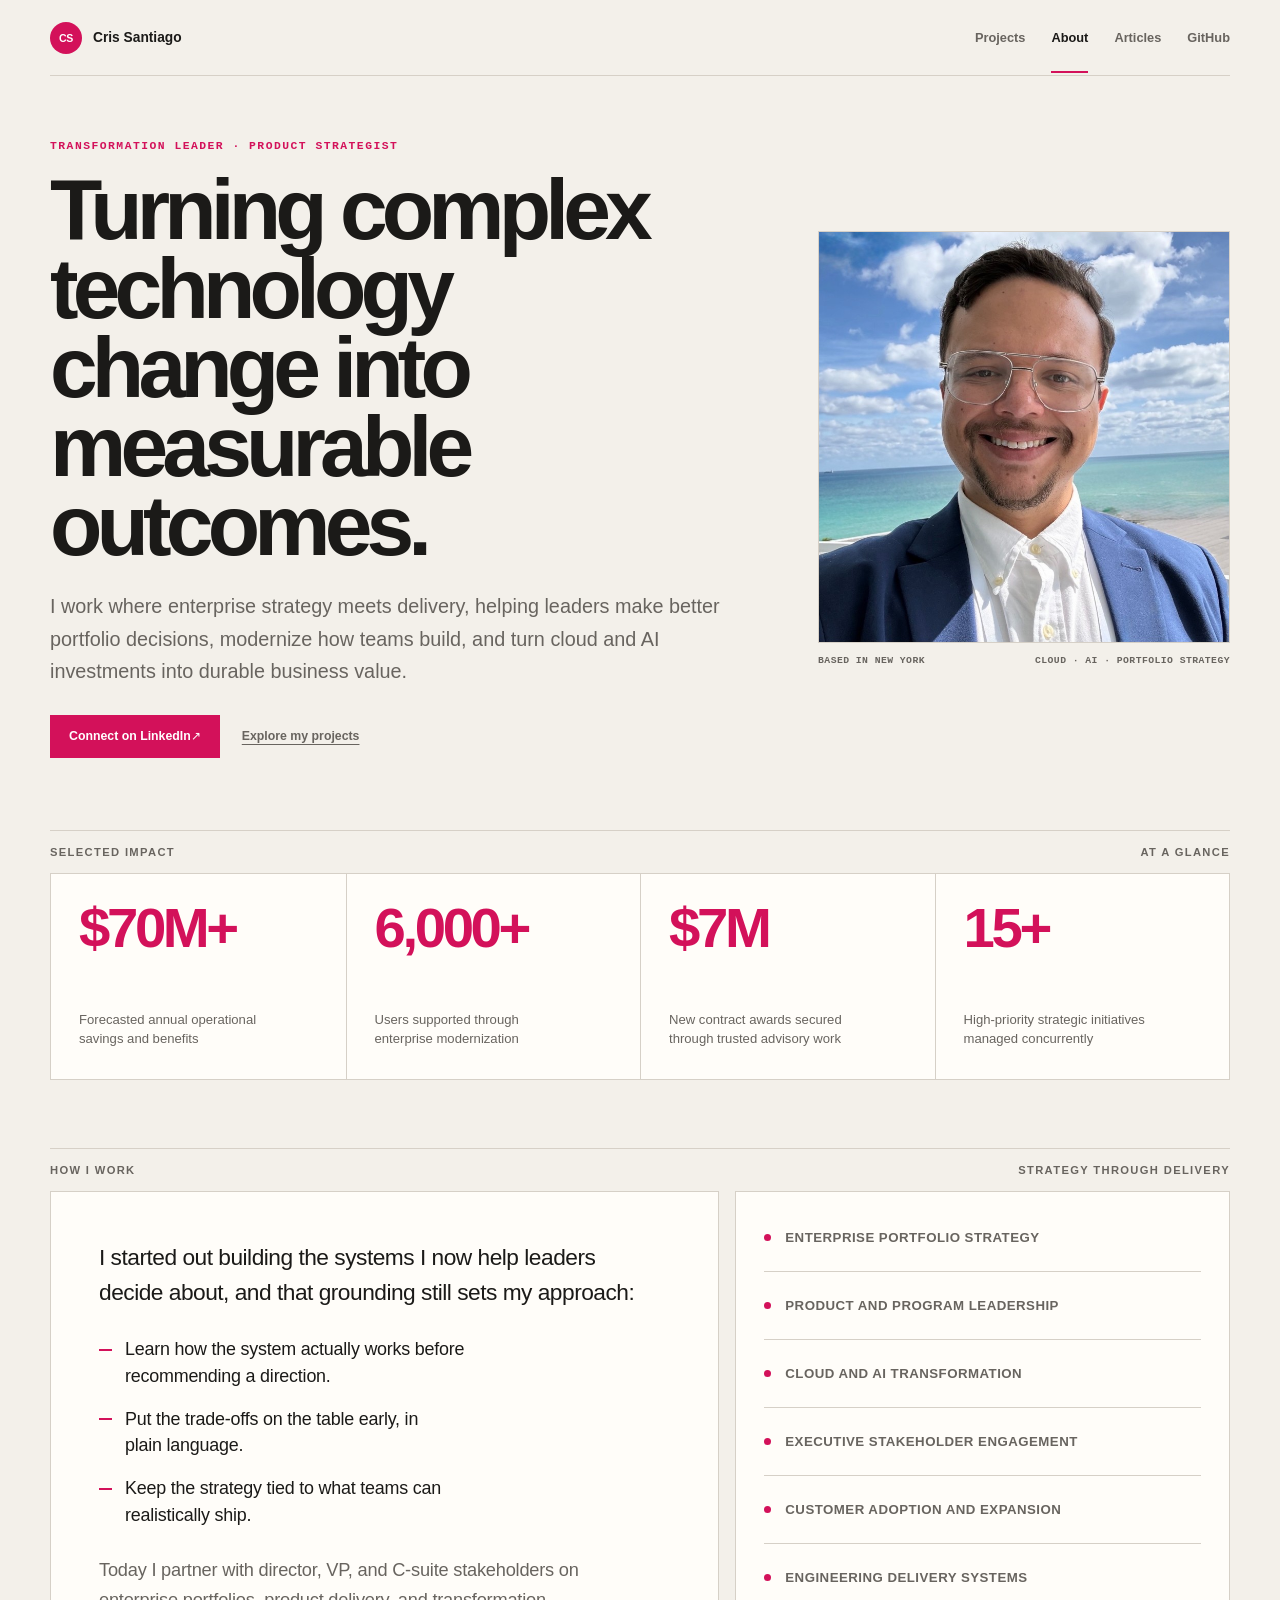
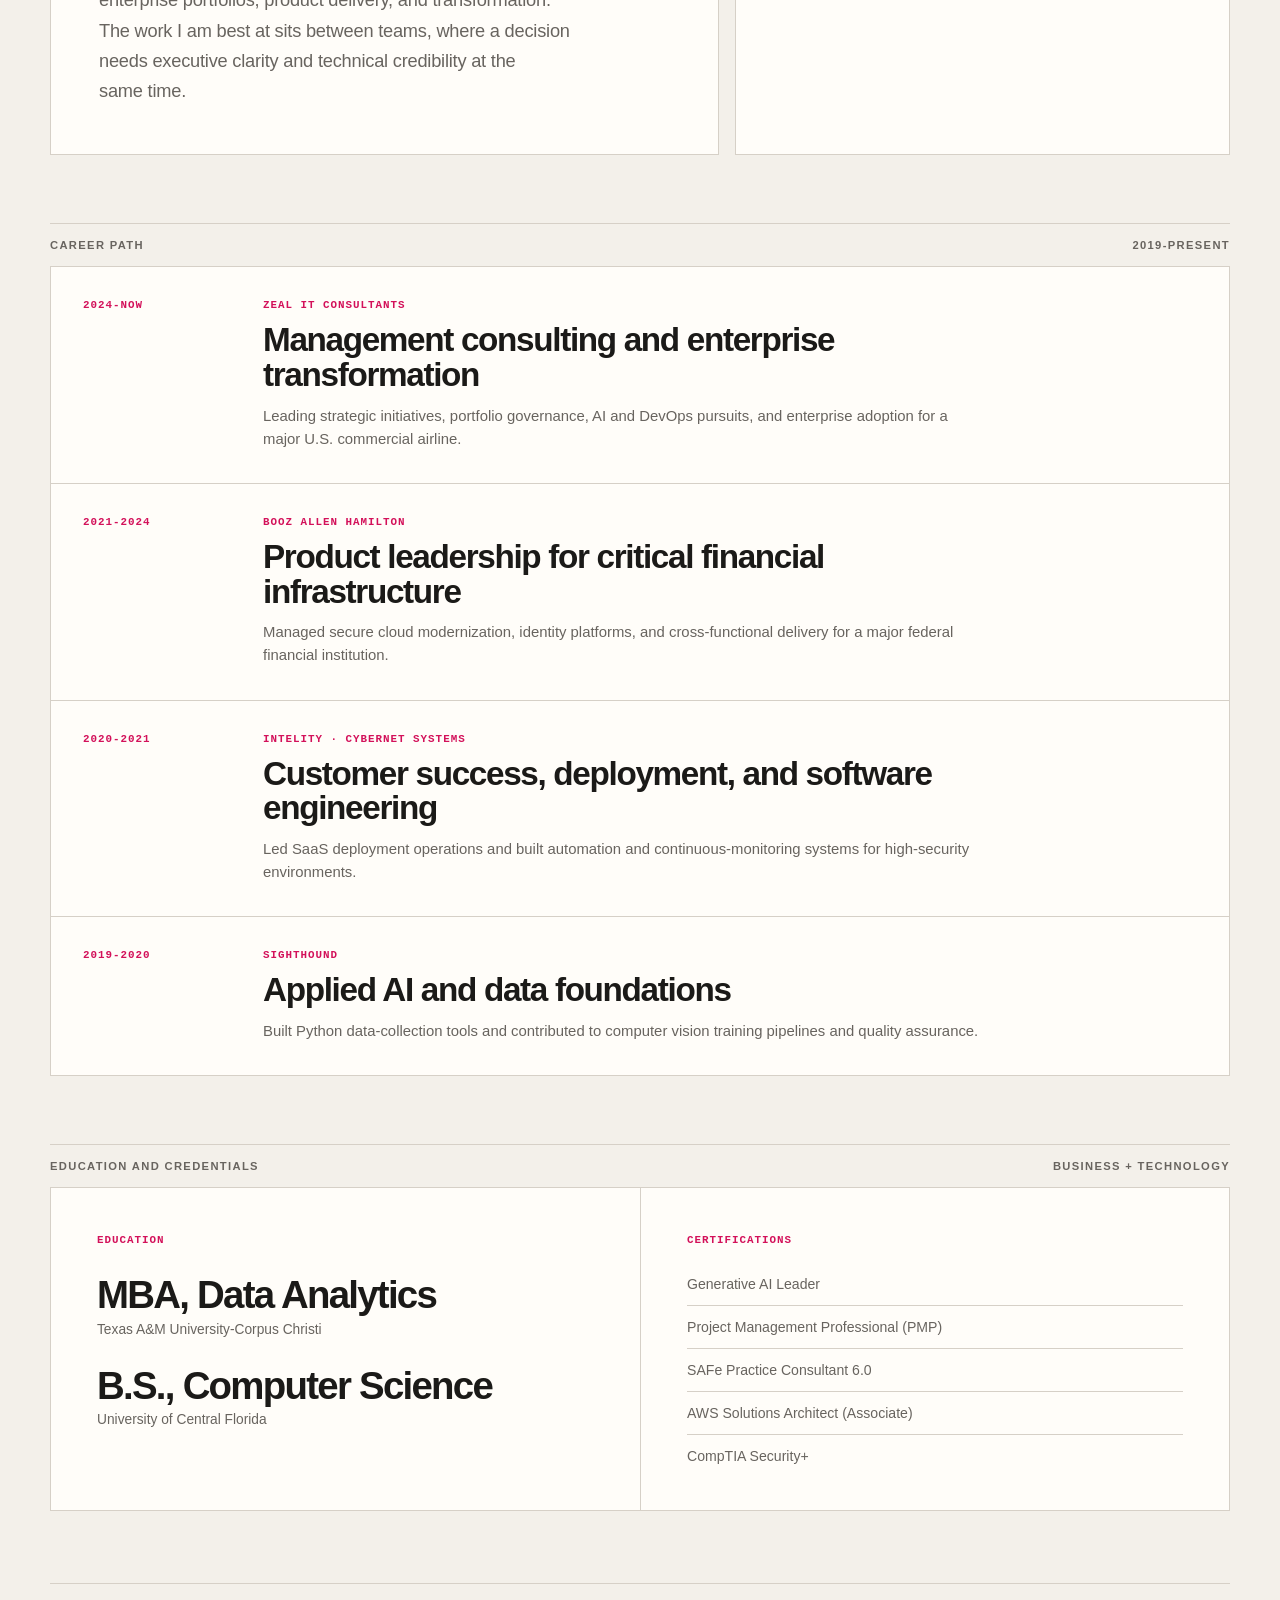
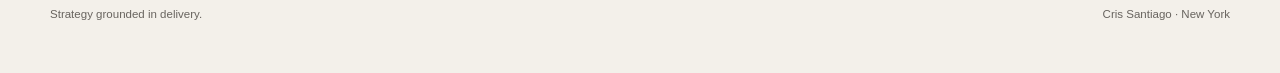
==== commit 121d6ed4: "Bullet the How I work approach and drop em dashes site-wide - Break the approach out of the lead par" ====
--- a/about.html
+++ b/about.html
@@ -5,11 +5,11 @@
     <meta name="viewport" content="width=device-width, initial-scale=1.0" />
     <meta
       name="description"
-      content="About Cris Santiago — transformation leader, product strategist, and builder working across enterprise portfolios, cloud, and AI."
+      content="About Cris Santiago: transformation leader, product strategist, and builder working across enterprise portfolios, cloud, and AI."
     />
     <meta name="theme-color" content="#f3f0ea" />
     <meta property="og:type" content="profile" />
-    <meta property="og:title" content="Cris Santiago — About" />
+    <meta property="og:title" content="Cris Santiago · About" />
     <meta
       property="og:description"
       content="Transformation leadership, enterprise portfolio strategy, and practical technology delivery."
@@ -20,7 +20,7 @@
       content="https://santiagomode.github.io/assets/cris-santiago-headshot.jpg"
     />
     <link rel="canonical" href="https://santiagomode.github.io/about.html" />
-    <title>Cris Santiago — About</title>
+    <title>Cris Santiago · About</title>
     <link rel="stylesheet" href="styles.css" />
   </head>
   <body>
@@ -55,7 +55,7 @@
             Turning complex technology change into measurable outcomes.
           </h1>
           <p class="about-lede">
-            I work where enterprise strategy meets delivery—helping leaders
+            I work where enterprise strategy meets delivery, helping leaders
             make better portfolio decisions, modernize how teams build, and
             turn cloud and AI investments into durable business value.
           </p>
@@ -119,14 +119,19 @@
           <div class="about-statement">
             <p>
               I started out building the systems I now help leaders decide
-              about, and that grounding still sets my approach: learn how the
-              thing actually works, put the trade-offs on the table early, and
-              keep the strategy tied to what teams can realistically ship.
+              about, and that grounding still sets my approach:
             </p>
+            <ul class="approach-list">
+              <li>Learn how the system actually works before recommending a
+                direction.</li>
+              <li>Put the trade-offs on the table early, in plain language.</li>
+              <li>Keep the strategy tied to what teams can realistically
+                ship.</li>
+            </ul>
             <p>
               Today I partner with director, VP, and C-suite stakeholders on
               enterprise portfolios, product delivery, and transformation. The
-              work I am best at sits between teams—where a decision needs
+              work I am best at sits between teams, where a decision needs
               executive clarity and technical credibility at the same time.
             </p>
           </div>
@@ -144,11 +149,11 @@
       <section class="career-section" aria-labelledby="career-title">
         <div class="section-heading">
           <h2 id="career-title">Career path</h2>
-          <span>2019—Present</span>
+          <span>2019-Present</span>
         </div>
         <div class="career-list">
           <article class="career-item">
-            <div class="career-date">2024—Now</div>
+            <div class="career-date">2024-Now</div>
             <div>
               <p class="career-company">Zeal IT Consultants</p>
               <h3>Management consulting and enterprise transformation</h3>
@@ -160,7 +165,7 @@
             </div>
           </article>
           <article class="career-item">
-            <div class="career-date">2021—2024</div>
+            <div class="career-date">2021-2024</div>
             <div>
               <p class="career-company">Booz Allen Hamilton</p>
               <h3>Product leadership for critical financial infrastructure</h3>
@@ -172,7 +177,7 @@
             </div>
           </article>
           <article class="career-item">
-            <div class="career-date">2020—2021</div>
+            <div class="career-date">2020-2021</div>
             <div>
               <p class="career-company">INTELITY · Cybernet Systems</p>
               <h3>Customer success, deployment, and software engineering</h3>
@@ -183,7 +188,7 @@
             </div>
           </article>
           <article class="career-item">
-            <div class="career-date">2019—2020</div>
+            <div class="career-date">2019-2020</div>
             <div>
               <p class="career-company">Sighthound</p>
               <h3>Applied AI and data foundations</h3>
@@ -205,7 +210,7 @@
           <article>
             <p class="credential-kicker">Education</p>
             <h3>MBA, Data Analytics</h3>
-            <p>Texas A&amp;M University—Corpus Christi</p>
+            <p>Texas A&amp;M University-Corpus Christi</p>
             <h3>B.S., Computer Science</h3>
             <p>University of Central Florida</p>
           </article>
@@ -215,7 +220,7 @@
               <li>Generative AI Leader</li>
               <li>Project Management Professional (PMP)</li>
               <li>SAFe Practice Consultant 6.0</li>
-              <li>AWS Solutions Architect — Associate</li>
+              <li>AWS Solutions Architect (Associate)</li>
               <li>CompTIA Security+</li>
             </ul>
           </article>
--- a/styles.css
+++ b/styles.css
@@ -720,6 +720,34 @@
   letter-spacing: -0.012em;
 }
 
+.approach-list {
+  display: grid;
+  gap: 16px;
+  max-width: 46ch;
+  margin: 0;
+  padding: 0;
+  list-style: none;
+}
+
+.approach-list li {
+  position: relative;
+  padding-left: 26px;
+  font-size: clamp(1rem, 1.5vw, 1.12rem);
+  line-height: 1.5;
+  letter-spacing: -0.012em;
+  text-wrap: pretty;
+}
+
+.approach-list li::before {
+  position: absolute;
+  top: 0.72em;
+  left: 0;
+  width: 13px;
+  height: 2px;
+  content: "";
+  background: var(--accent);
+}
+
 .capability-list {
   display: flex;
   flex-direction: column;
